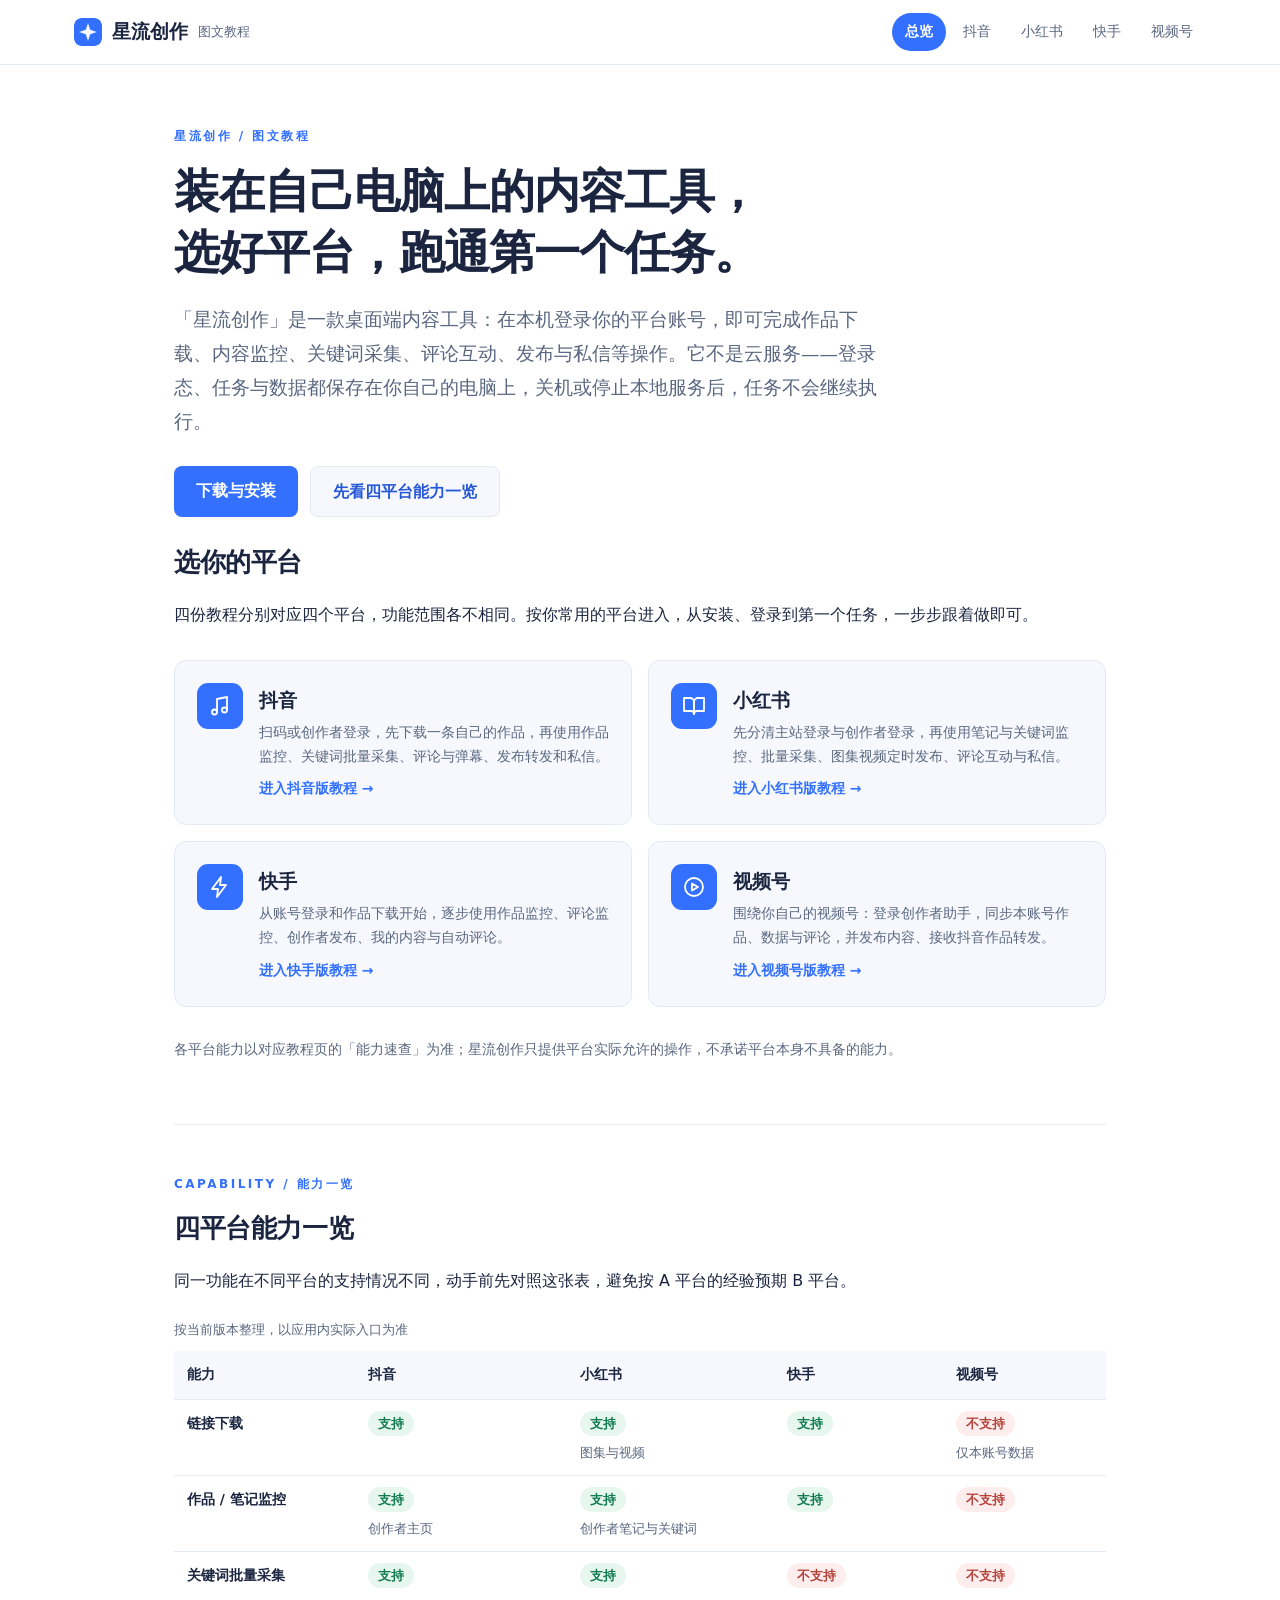
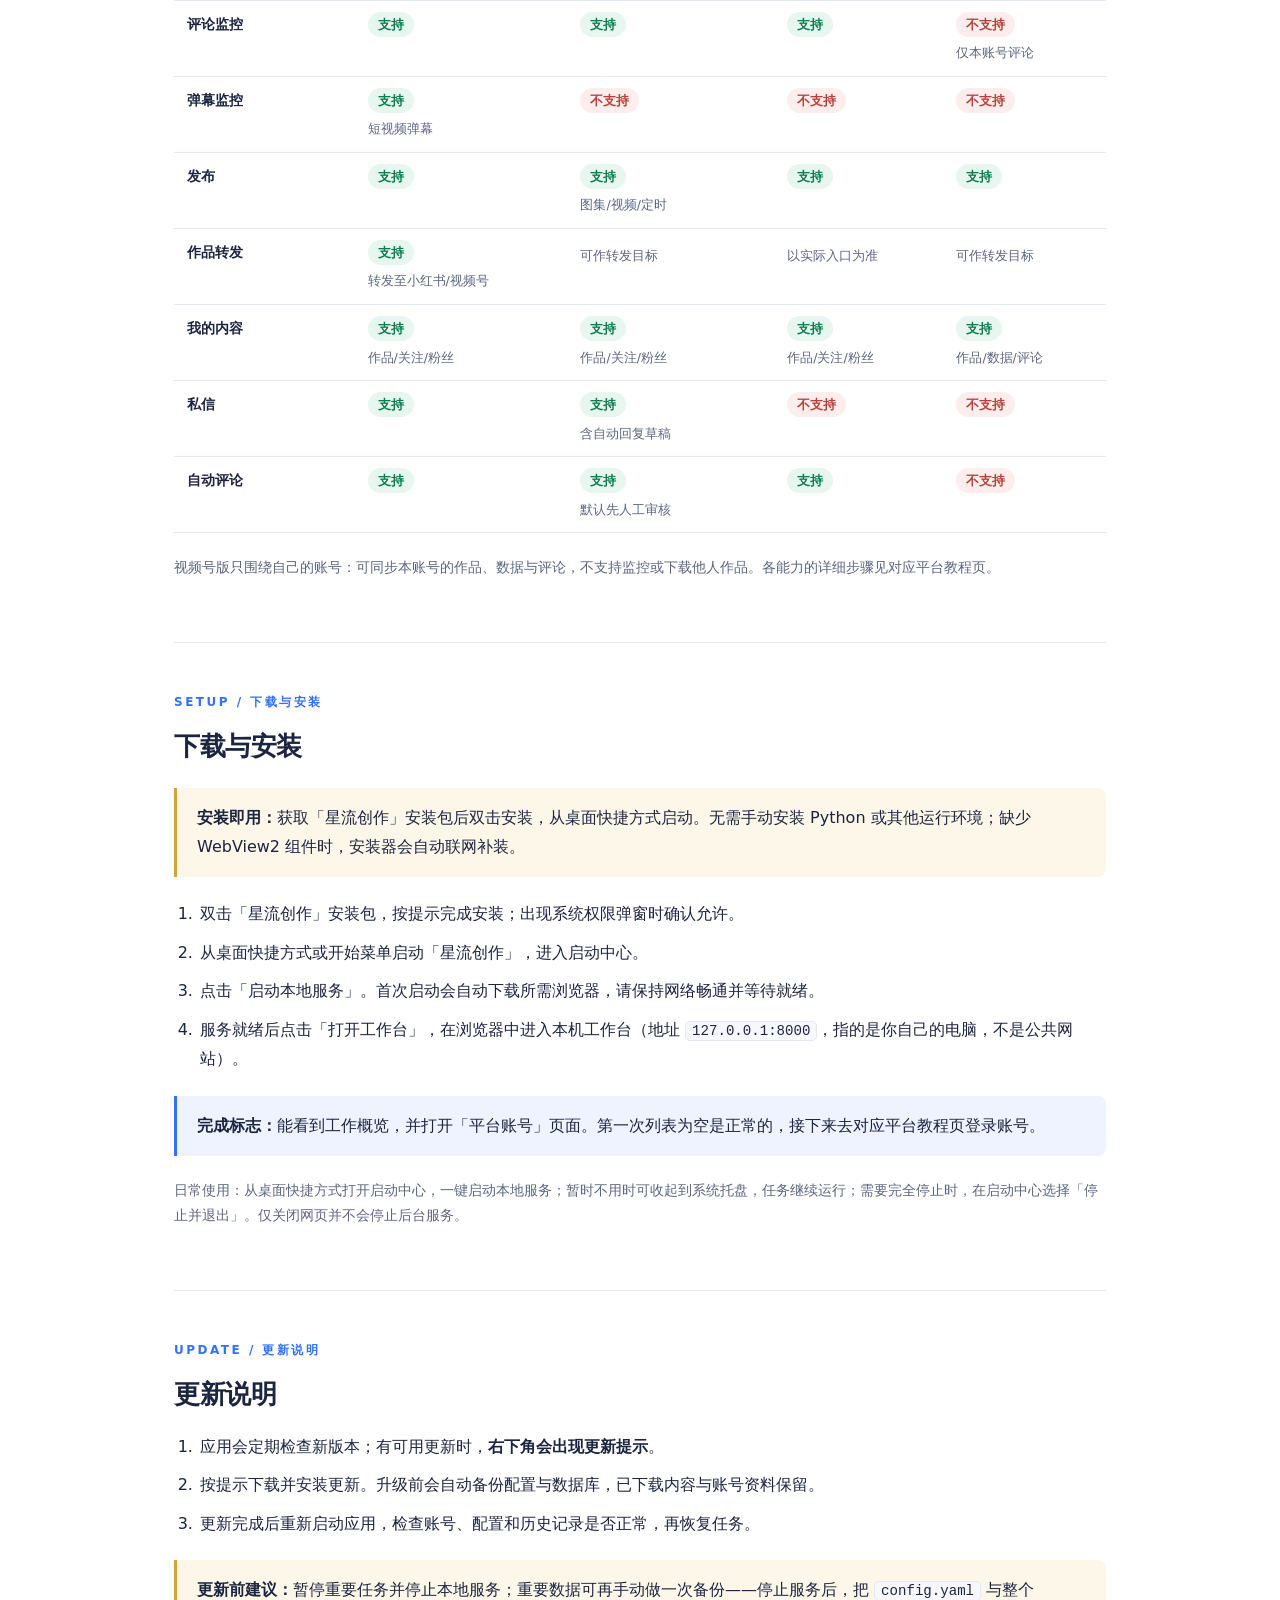
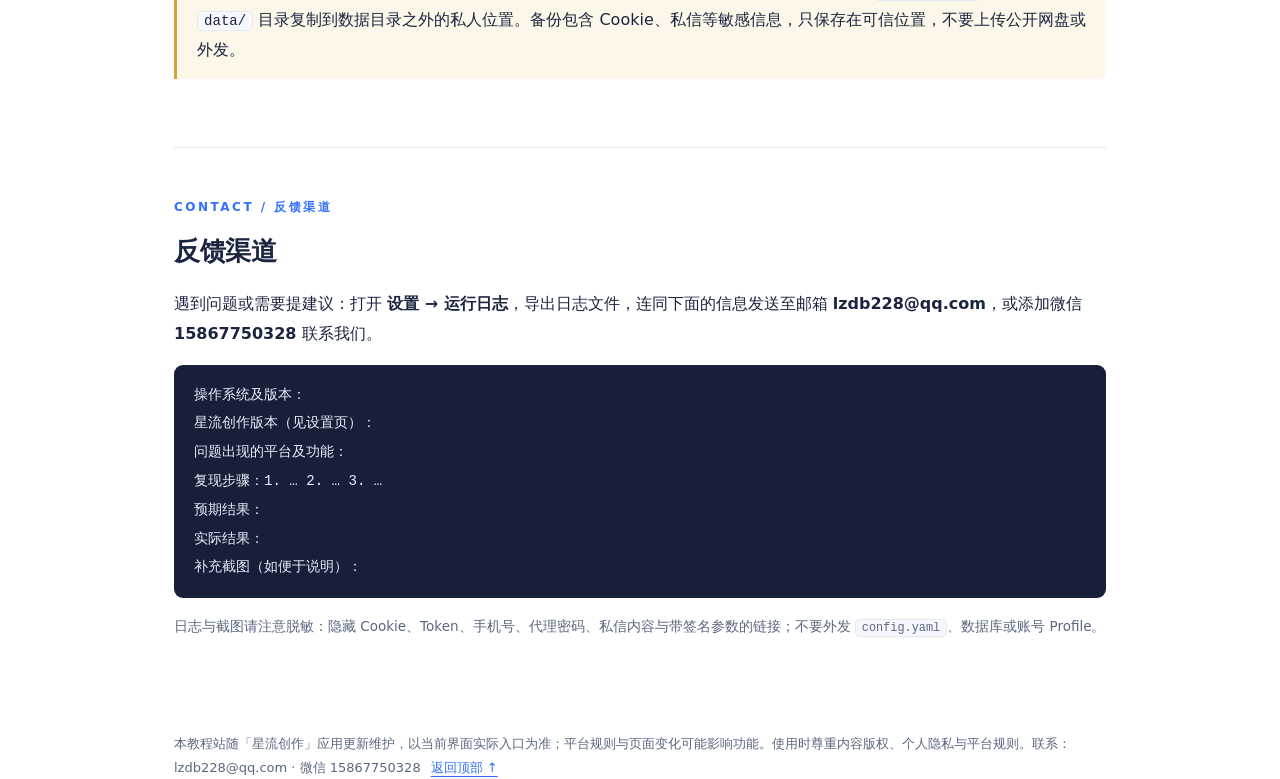
==== index.html @ d93a43da "星流创作分平台图文教程站(总览+小红书/抖音/快手/视频号)" ====
<!doctype html>
<html lang="zh-CN">
<head>
<meta charset="utf-8">
<meta name="viewport" content="width=device-width, initial-scale=1">
<meta name="description" content="星流创作图文教程总览:桌面内容工具介绍、抖音/小红书/快手/视频号四平台教程入口、下载安装、自动更新说明与反馈渠道。">
<title>星流创作·图文教程总览</title>
<link rel="stylesheet" href="assets/style.css">
</head>
<body>
<a class="skip" href="#main">跳到正文</a>
<header class="topbar">
  <div class="topbar-inner">
    <a class="brand" href="#welcome"><svg class="logo" viewBox="0 0 24 24" aria-hidden="true"><rect width="24" height="24" rx="6.5" fill="#3370ff"/><path d="M12 4.6l1.9 5.5 5.5 1.9-5.5 1.9L12 19.4l-1.9-5.5-5.5-1.9 5.5-1.9z" fill="#fff"/></svg>星流创作<em>图文教程</em></a>
    <nav class="site-nav" aria-label="站点导航">
      <a href="./" aria-current="page">总览</a>
      <a href="douyin/">抖音</a>
      <a href="xhs/">小红书</a>
      <a href="kuaishou/">快手</a>
      <a href="channels/">视频号</a>
    </nav>
  </div>
</header>
<main id="main" class="wrap">

  <section id="welcome" class="hero">
    <div class="eyebrow">星流创作 / 图文教程</div>
    <h1>装在自己电脑上的内容工具，<br>选好平台，跑通第一个任务。</h1>
    <p class="lead">「星流创作」是一款桌面端内容工具：在本机登录你的平台账号，即可完成作品下载、内容监控、关键词采集、评论互动、发布与私信等操作。它不是云服务——登录态、任务与数据都保存在你自己的电脑上，关机或停止本地服务后，任务不会继续执行。</p>
    <div class="actions"><a href="#install">下载与安装</a><a class="ghost" href="#matrix">先看四平台能力一览</a></div>
    <h2>选你的平台</h2>
    <p>四份教程分别对应四个平台，功能范围各不相同。按你常用的平台进入，从安装、登录到第一个任务，一步步跟着做即可。</p>
    <div class="platform-grid">
      <a class="platform-card" href="douyin/">
        <span class="icon" aria-hidden="true"><svg viewBox="0 0 24 24" fill="none" stroke="currentColor" stroke-width="1.8" stroke-linecap="round" stroke-linejoin="round"><path d="M9 18V5l10-2v13"/><circle cx="6.5" cy="18" r="2.5"/><circle cx="16.5" cy="16" r="2.5"/></svg></span>
        <span class="card-body"><strong>抖音</strong>
          <span class="desc">扫码或创作者登录，先下载一条自己的作品，再使用作品监控、关键词批量采集、评论与弹幕、发布转发和私信。</span>
          <span class="go">进入抖音版教程 →</span></span>
      </a>
      <a class="platform-card" href="xhs/">
        <span class="icon" aria-hidden="true"><svg viewBox="0 0 24 24" fill="none" stroke="currentColor" stroke-width="1.8" stroke-linecap="round" stroke-linejoin="round"><path d="M2 4h6a4 4 0 0 1 4 4v12a3 3 0 0 0-3-3H2z"/><path d="M22 4h-6a4 4 0 0 0-4 4v12a3 3 0 0 1 3-3h7z"/></svg></span>
        <span class="card-body"><strong>小红书</strong>
          <span class="desc">先分清主站登录与创作者登录，再使用笔记与关键词监控、批量采集、图集视频定时发布、评论互动与私信。</span>
          <span class="go">进入小红书版教程 →</span></span>
      </a>
      <a class="platform-card" href="kuaishou/">
        <span class="icon" aria-hidden="true"><svg viewBox="0 0 24 24" fill="none" stroke="currentColor" stroke-width="1.8" stroke-linecap="round" stroke-linejoin="round"><path d="M13 2 4 14h6l-1 8 9-12h-6z"/></svg></span>
        <span class="card-body"><strong>快手</strong>
          <span class="desc">从账号登录和作品下载开始，逐步使用作品监控、评论监控、创作者发布、我的内容与自动评论。</span>
          <span class="go">进入快手版教程 →</span></span>
      </a>
      <a class="platform-card" href="channels/">
        <span class="icon" aria-hidden="true"><svg viewBox="0 0 24 24" fill="none" stroke="currentColor" stroke-width="1.8" stroke-linecap="round" stroke-linejoin="round"><circle cx="12" cy="12" r="9"/><path d="M10 8.5v7l6-3.5z"/></svg></span>
        <span class="card-body"><strong>视频号</strong>
          <span class="desc">围绕你自己的视频号：登录创作者助手，同步本账号作品、数据与评论，并发布内容、接收抖音作品转发。</span>
          <span class="go">进入视频号版教程 →</span></span>
      </a>
    </div>
    <p class="hint">各平台能力以对应教程页的「能力速查」为准；星流创作只提供平台实际允许的操作，不承诺平台本身不具备的能力。</p>
  </section>

  <section id="matrix">
    <div class="eyebrow">CAPABILITY / 能力一览</div>
    <h2>四平台能力一览</h2>
    <p>同一功能在不同平台的支持情况不同，动手前先对照这张表，避免按 A 平台的经验预期 B 平台。</p>
    <div class="table-scroll">
      <table>
        <caption>按当前版本整理，以应用内实际入口为准</caption>
        <thead><tr><th scope="col">能力</th><th scope="col">抖音</th><th scope="col">小红书</th><th scope="col">快手</th><th scope="col">视频号</th></tr></thead>
        <tbody>
          <tr><th scope="row">链接下载</th><td><span class="tag yes">支持</span></td><td><span class="tag yes">支持</span><span class="cell-note">图集与视频</span></td><td><span class="tag yes">支持</span></td><td><span class="tag no">不支持</span><span class="cell-note">仅本账号数据</span></td></tr>
          <tr><th scope="row">作品 / 笔记监控</th><td><span class="tag yes">支持</span><span class="cell-note">创作者主页</span></td><td><span class="tag yes">支持</span><span class="cell-note">创作者笔记与关键词</span></td><td><span class="tag yes">支持</span></td><td><span class="tag no">不支持</span></td></tr>
          <tr><th scope="row">关键词批量采集</th><td><span class="tag yes">支持</span></td><td><span class="tag yes">支持</span></td><td><span class="tag no">不支持</span></td><td><span class="tag no">不支持</span></td></tr>
          <tr><th scope="row">评论监控</th><td><span class="tag yes">支持</span></td><td><span class="tag yes">支持</span></td><td><span class="tag yes">支持</span></td><td><span class="tag no">不支持</span><span class="cell-note">仅本账号评论</span></td></tr>
          <tr><th scope="row">弹幕监控</th><td><span class="tag yes">支持</span><span class="cell-note">短视频弹幕</span></td><td><span class="tag no">不支持</span></td><td><span class="tag no">不支持</span></td><td><span class="tag no">不支持</span></td></tr>
          <tr><th scope="row">发布</th><td><span class="tag yes">支持</span></td><td><span class="tag yes">支持</span><span class="cell-note">图集/视频/定时</span></td><td><span class="tag yes">支持</span></td><td><span class="tag yes">支持</span></td></tr>
          <tr><th scope="row">作品转发</th><td><span class="tag yes">支持</span><span class="cell-note">转发至小红书/视频号</span></td><td><span class="cell-note">可作转发目标</span></td><td><span class="cell-note">以实际入口为准</span></td><td><span class="cell-note">可作转发目标</span></td></tr>
          <tr><th scope="row">我的内容</th><td><span class="tag yes">支持</span><span class="cell-note">作品/关注/粉丝</span></td><td><span class="tag yes">支持</span><span class="cell-note">作品/关注/粉丝</span></td><td><span class="tag yes">支持</span><span class="cell-note">作品/关注/粉丝</span></td><td><span class="tag yes">支持</span><span class="cell-note">作品/数据/评论</span></td></tr>
          <tr><th scope="row">私信</th><td><span class="tag yes">支持</span></td><td><span class="tag yes">支持</span><span class="cell-note">含自动回复草稿</span></td><td><span class="tag no">不支持</span></td><td><span class="tag no">不支持</span></td></tr>
          <tr><th scope="row">自动评论</th><td><span class="tag yes">支持</span></td><td><span class="tag yes">支持</span><span class="cell-note">默认先人工审核</span></td><td><span class="tag yes">支持</span></td><td><span class="tag no">不支持</span></td></tr>
        </tbody>
      </table>
    </div>
    <p class="hint">视频号版只围绕自己的账号：可同步本账号的作品、数据与评论，不支持监控或下载他人作品。各能力的详细步骤见对应平台教程页。</p>
  </section>

  <section id="install">
    <div class="eyebrow">SETUP / 下载与安装</div>
    <h2>下载与安装</h2>
    <div class="note"><p><strong>安装即用：</strong>获取「星流创作」安装包后双击安装，从桌面快捷方式启动。无需手动安装 Python 或其他运行环境；缺少 WebView2 组件时，安装器会自动联网补装。</p></div>
    <ol>
      <li>双击「星流创作」安装包，按提示完成安装；出现系统权限弹窗时确认允许。</li>
      <li>从桌面快捷方式或开始菜单启动「星流创作」，进入启动中心。</li>
      <li>点击「启动本地服务」。首次启动会自动下载所需浏览器，请保持网络畅通并等待就绪。</li>
      <li>服务就绪后点击「打开工作台」，在浏览器中进入本机工作台（地址 <code>127.0.0.1:8000</code>，指的是你自己的电脑，不是公共网站）。</li>
    </ol>
    <div class="success"><p><strong>完成标志：</strong>能看到工作概览，并打开「平台账号」页面。第一次列表为空是正常的，接下来去对应平台教程页登录账号。</p></div>
    <p class="hint">日常使用：从桌面快捷方式打开启动中心，一键启动本地服务；暂时不用时可收起到系统托盘，任务继续运行；需要完全停止时，在启动中心选择「停止并退出」。仅关闭网页并不会停止后台服务。</p>
  </section>

  <section id="update">
    <div class="eyebrow">UPDATE / 更新说明</div>
    <h2>更新说明</h2>
    <ol>
      <li>应用会定期检查新版本；有可用更新时，<strong>右下角会出现更新提示</strong>。</li>
      <li>按提示下载并安装更新。升级前会自动备份配置与数据库，已下载内容与账号资料保留。</li>
      <li>更新完成后重新启动应用，检查账号、配置和历史记录是否正常，再恢复任务。</li>
    </ol>
    <div class="note"><p><strong>更新前建议：</strong>暂停重要任务并停止本地服务；重要数据可再手动做一次备份——停止服务后，把 <code>config.yaml</code> 与整个 <code>data/</code> 目录复制到数据目录之外的私人位置。备份包含 Cookie、私信等敏感信息，只保存在可信位置，不要上传公开网盘或外发。</p></div>
  </section>

  <section id="feedback">
    <div class="eyebrow">CONTACT / 反馈渠道</div>
    <h2>反馈渠道</h2>
    <p>遇到问题或需要提建议：打开 <strong>设置 → 运行日志</strong>，导出日志文件，连同下面的信息发送至邮箱 <strong>lzdb228@qq.com</strong>，或添加微信 <strong>15867750328</strong> 联系我们。</p>
    <pre><code>操作系统及版本：
星流创作版本（见设置页）：
问题出现的平台及功能：
复现步骤：1. … 2. … 3. …
预期结果：
实际结果：
补充截图（如便于说明）：</code></pre>
    <p class="hint">日志与截图请注意脱敏：隐藏 Cookie、Token、手机号、代理密码、私信内容与带签名参数的链接；不要外发 <code>config.yaml</code>、数据库或账号 Profile。</p>
  </section>

  <footer>本教程站随「星流创作」应用更新维护，以当前界面实际入口为准；平台规则与页面变化可能影响功能。使用时尊重内容版权、个人隐私与平台规则。联系：lzdb228@qq.com · 微信 15867750328<a href="#welcome">返回顶部 ↑</a></footer>
</main>
</body>
</html>
---- assets/style.css ----
/* 星流创作 · 图文教程站 · 共享样式 */
:root{
  color-scheme:light;
  --brand:#3370ff;
  --brand-dark:#2557d6;
  --brand-soft:#eef3ff;
  --ink:#1b2540;
  --muted:#5a6780;
  --line:#e4e9f4;
  --paper:#fff;
  --soft:#f6f8fd;
  --warn-line:#d9a13c;
  --warn-bg:#fdf7e9;
}
*{box-sizing:border-box}
html{scroll-behavior:smooth;scroll-padding-top:88px}
body{margin:0;background:var(--paper);color:var(--ink);font-family:system-ui,-apple-system,"Segoe UI","Microsoft YaHei",sans-serif;font-size:16px;line-height:1.85}
a{color:var(--brand);text-underline-offset:4px}
a:hover{color:var(--brand-dark);text-decoration-thickness:2px}
a:focus-visible,summary:focus-visible{outline:3px solid var(--brand);outline-offset:3px;border-radius:4px}
code,kbd{font-family:Consolas,"SFMono-Regular",Menlo,monospace;font-size:.88em;background:var(--soft);border:1px solid var(--line);padding:1px 6px;border-radius:5px;overflow-wrap:anywhere}
kbd{border-bottom-width:2px}
pre{padding:16px 20px;background:#17203a;color:#e8edfb;border-radius:9px;overflow:auto;line-height:1.8}
pre code{background:transparent;border:0;color:inherit;padding:0;overflow-wrap:normal}
.skip{position:absolute;left:-999px;top:0;z-index:50;background:var(--paper);padding:10px 16px;border:2px solid var(--brand)}
.skip:focus{left:12px;top:12px}

/* 顶部固定导航 */
.topbar{position:sticky;top:0;z-index:20;background:rgba(255,255,255,.94);border-bottom:1px solid var(--line);backdrop-filter:blur(8px)}
.topbar-inner{max-width:1180px;margin:0 auto;display:flex;align-items:center;justify-content:space-between;gap:12px 20px;padding:10px 24px;min-height:64px}
.brand{display:flex;align-items:center;gap:10px;font-weight:800;font-size:19px;color:var(--ink);text-decoration:none;white-space:nowrap}
.brand:hover{color:var(--brand-dark)}
.brand .logo{width:28px;height:28px;flex:none;border-radius:7px}
.brand em{font-style:normal;font-weight:500;font-size:13px;color:var(--muted)}
.site-nav{display:flex;align-items:center;gap:4px;flex-wrap:wrap;font-size:14px}
.site-nav a{padding:6px 13px;border-radius:999px;text-decoration:none;color:var(--muted);font-weight:500;white-space:nowrap}
.site-nav a:hover{color:var(--brand);background:var(--brand-soft)}
.site-nav a[aria-current="page"]{color:#fff;background:var(--brand);font-weight:600}

/* 版心 */
.wrap{max-width:980px;margin:0 auto;padding:0 24px}
.layout{max-width:1180px;margin:0 auto;display:grid;grid-template-columns:225px minmax(0,1fr);gap:52px;padding:0 24px}
main{min-width:0;padding-bottom:44px}

/* 平台页目录 */
.toc{position:sticky;top:88px;align-self:start;max-height:calc(100vh - 110px);overflow-y:auto;padding:22px 12px 26px 0;font-size:14px}
.toc p{margin:20px 0 6px;font-size:12px;font-weight:700;letter-spacing:1.5px;color:var(--ink)}
.toc p:first-child{margin-top:0}
.toc a{display:block;padding:5px 10px;margin:1px 0;text-decoration:none;color:var(--muted);border-left:2px solid transparent;border-radius:0 6px 6px 0}
.toc a:hover{color:var(--brand);background:var(--soft);border-color:var(--brand)}

/* 版式 */
section{padding:46px 0;border-bottom:1px solid var(--line);scroll-margin-top:12px}
section:last-of-type{border-bottom:0}
.hero{padding-top:58px}
.eyebrow{margin:2px 0 14px;color:var(--brand);font-size:12px;font-weight:750;letter-spacing:2.5px}
h1{font-size:clamp(30px,4.4vw,46px);line-height:1.32;letter-spacing:-1px;margin:14px 0 20px}
h2{font-size:26px;line-height:1.5;letter-spacing:-.4px;margin:0 0 18px}
h3{font-size:18.5px;margin:28px 0 10px}
p{margin:12px 0 16px}
.lead{font-size:18.5px;color:var(--muted);max-width:720px}
.hint{font-size:13.5px;color:var(--muted)}
.path{display:inline-block;margin:2px 0 14px;font-size:13.5px;color:var(--brand-dark);background:var(--brand-soft);border-radius:6px;padding:6px 13px}
.actions{display:flex;flex-wrap:wrap;gap:12px;margin:26px 0}
.actions a{display:inline-block;padding:10px 22px;border-radius:8px;background:var(--brand);color:#fff;text-decoration:none;font-weight:650}
.actions a:hover{background:var(--brand-dark);color:#fff}
.actions a.ghost{background:var(--soft);color:var(--brand-dark);border:1px solid var(--line)}
.actions a.ghost:hover{border-color:var(--brand)}
.note,.success{margin:22px 0;padding:15px 20px;border-radius:0 8px 8px 0}
.note{border-left:3px solid var(--warn-line);background:var(--warn-bg)}
.success{border-left:3px solid var(--brand);background:var(--brand-soft)}
.note>p:first-child,.success>p:first-child{margin-top:0}
.note>p:last-child,.success>p:last-child{margin-bottom:0}
ol,ul{padding-left:24px}
li{margin:9px 0;padding-left:2px}
dl.terms{display:grid;grid-template-columns:120px 1fr;gap:12px 18px;margin:22px 0}
dl.terms dt{font-weight:700}
dl.terms dd{margin:0;color:var(--muted)}

/* 表格与标记 */
.table-scroll{overflow-x:auto;margin:22px 0}
table{border-collapse:collapse;width:100%;font-size:14px;min-width:520px}
caption{text-align:left;color:var(--muted);font-size:13px;padding-bottom:9px}
th,td{padding:11px 13px;text-align:left;border-bottom:1px solid var(--line);vertical-align:top}
thead th{background:var(--soft);font-weight:650}
tbody th{font-weight:600;white-space:nowrap}
.tag{display:inline-block;font-size:12.5px;font-weight:650;border-radius:999px;padding:1px 10px;white-space:nowrap}
.tag.yes{color:#0f7b4f;background:#e7f6ee}
.tag.no{color:#b3423a;background:#fdeeed}
.cell-note{display:block;font-size:12.5px;color:var(--muted);margin-top:4px}

/* 折叠面板(常见问题) */
details{border:1px solid var(--line);border-radius:8px;margin:10px 0;padding:0 18px;background:#fff}
summary{padding:14px 0;cursor:pointer;font-weight:600}
details[open]{padding-bottom:10px}
details p{font-size:15px}

/* 总览页平台卡片 */
.platform-grid{display:grid;grid-template-columns:repeat(2,minmax(0,1fr));gap:16px;margin:30px 0}
.platform-card{display:flex;gap:16px;align-items:flex-start;padding:22px;border:1px solid var(--line);border-radius:12px;background:var(--soft);text-decoration:none;color:var(--ink)}
.platform-card:hover{border-color:var(--brand);box-shadow:0 6px 18px rgba(51,112,255,.12)}
.platform-card .icon{flex:none;width:46px;height:46px;border-radius:11px;background:var(--brand);color:#fff;display:flex;align-items:center;justify-content:center}
.platform-card .icon svg{width:24px;height:24px}
.platform-card .card-body{min-width:0}
.platform-card strong{display:block;font-size:19px;margin-bottom:3px}
.platform-card .desc{display:block;font-size:14px;color:var(--muted);line-height:1.7}
.platform-card .go{display:block;margin-top:8px;font-size:14px;font-weight:650;color:var(--brand)}

footer{padding-top:30px;font-size:13px;color:var(--muted)}
footer a{margin-left:10px}

/* 响应式 */
@media(max-width:920px){
  .layout{display:block}
  .toc{position:static;max-height:none;display:flex;flex-wrap:wrap;gap:4px 6px;padding:16px 0 20px;border-bottom:1px solid var(--line)}
  .toc p{flex-basis:100%;margin:12px 0 2px}
  .toc a{background:var(--soft);border:0;border-radius:6px;padding:5px 9px;font-size:13px}
}
@media(max-width:680px){
  html{scroll-padding-top:150px}
  .topbar-inner{flex-direction:column;align-items:flex-start;gap:8px;padding:12px 20px}
  .platform-grid{grid-template-columns:1fr}
  section{padding:34px 0}
  h2{font-size:22px}
  .lead{font-size:17px}
  dl.terms{grid-template-columns:1fr;gap:2px 0}
  dl.terms dd{margin-bottom:12px}
  .actions{flex-direction:column;align-items:stretch}
  table{min-width:460px}
}
@media print{
  .topbar,.toc,.actions,.skip{display:none}
  .layout,.wrap{display:block;max-width:none;padding:0}
  section{padding:18px 0}
  details{break-inside:avoid}
  pre{white-space:pre-wrap}
  a{color:inherit}
}
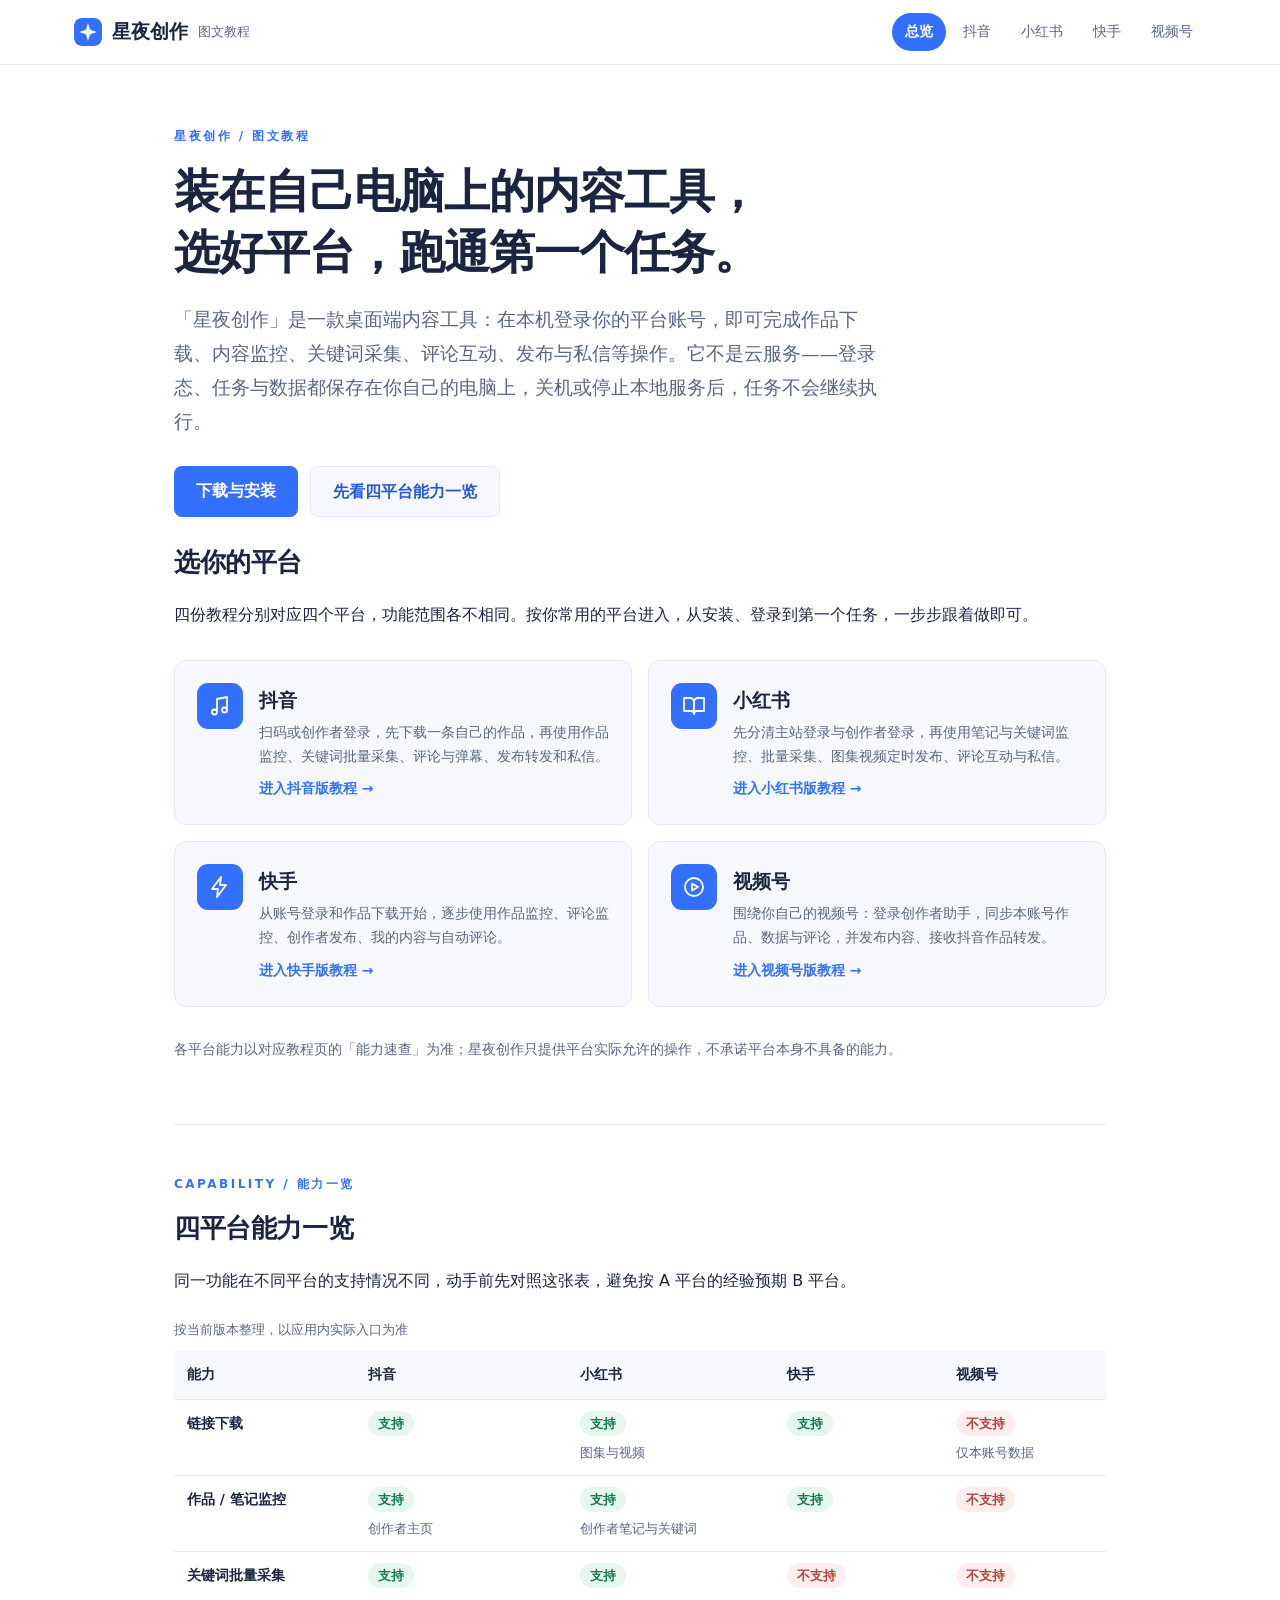
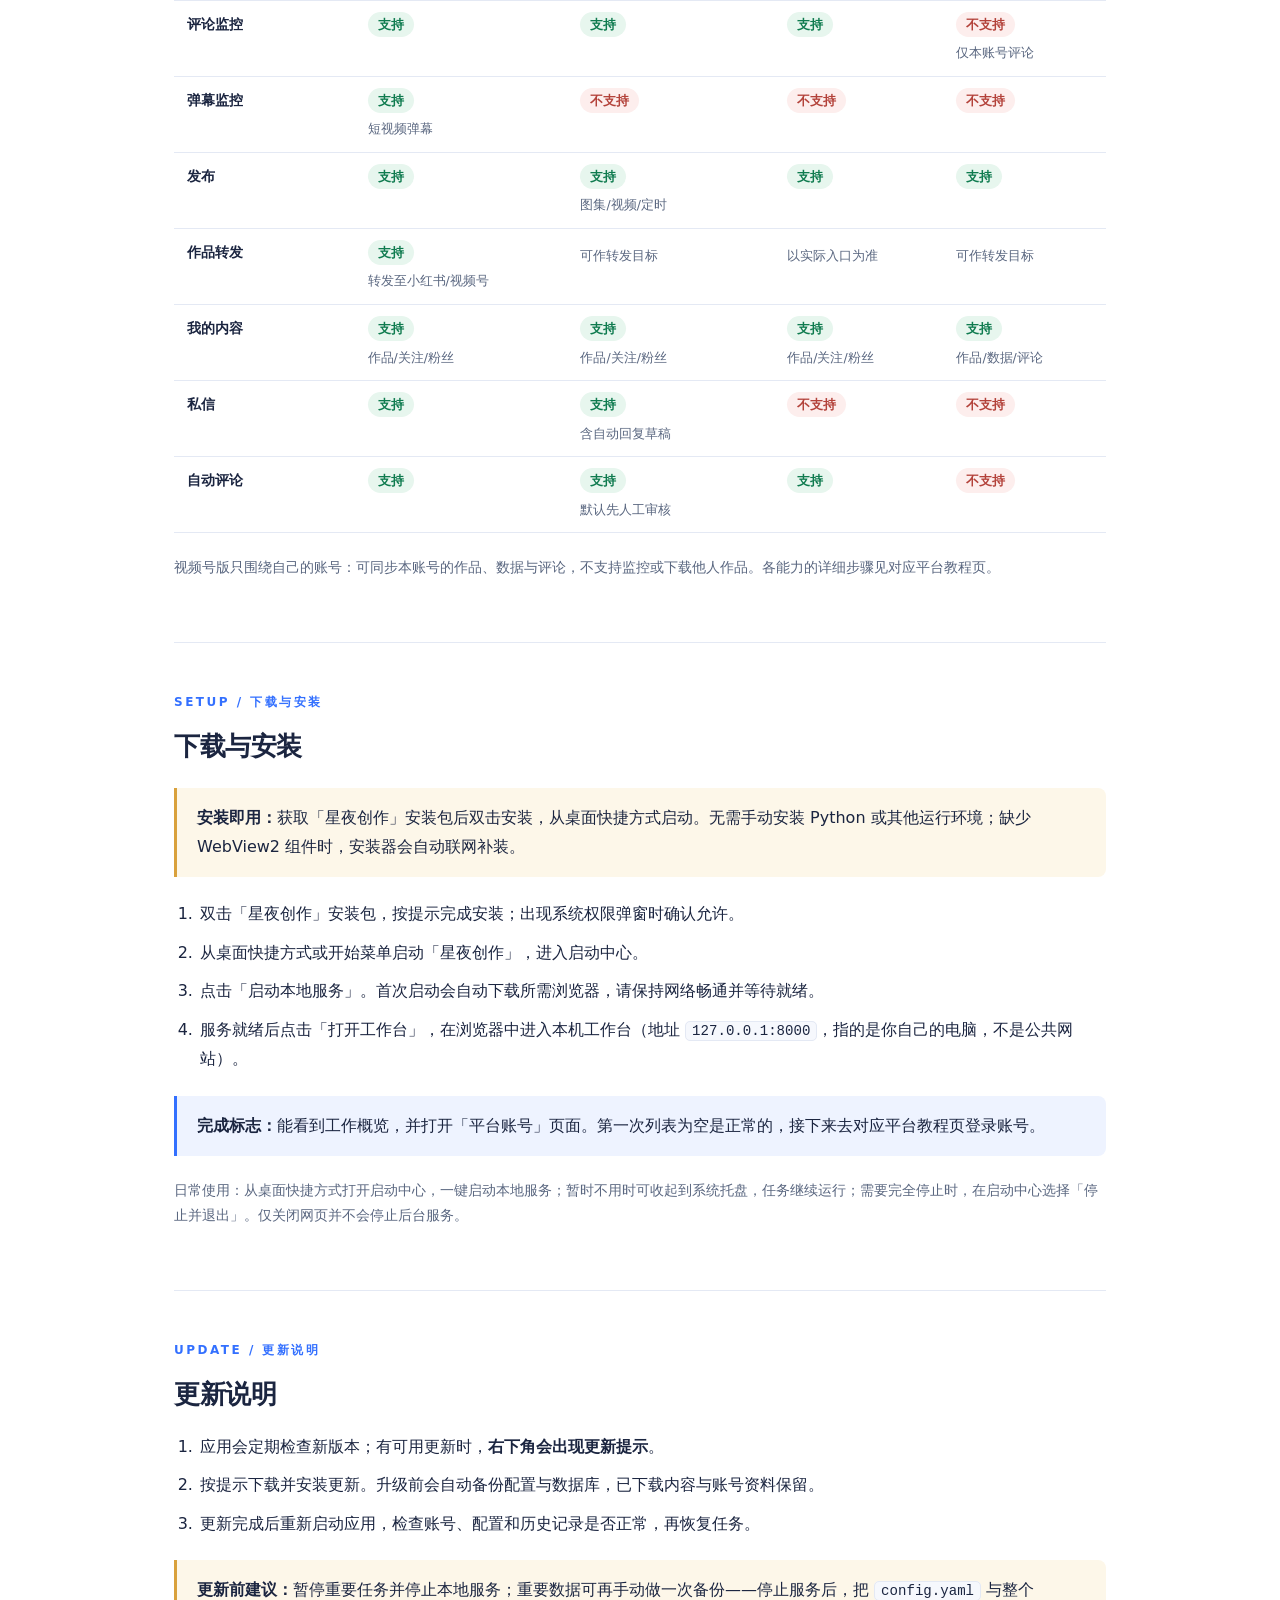
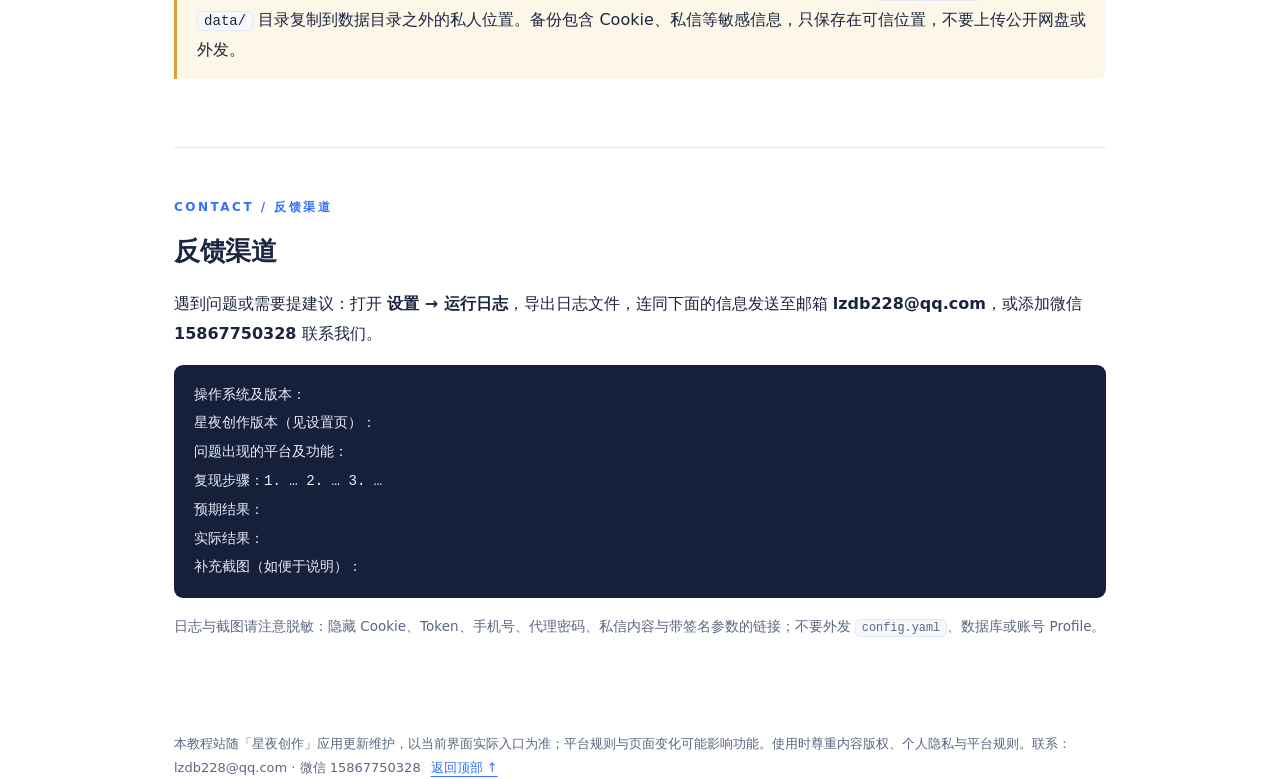
==== commit df31e5f4: "品牌切换:星流创作→星夜创作(同步 brain 正本 64ee8155f)" ====
--- a/index.html
+++ b/index.html
@@ -3,15 +3,15 @@
 <head>
 <meta charset="utf-8">
 <meta name="viewport" content="width=device-width, initial-scale=1">
-<meta name="description" content="星流创作图文教程总览:桌面内容工具介绍、抖音/小红书/快手/视频号四平台教程入口、下载安装、自动更新说明与反馈渠道。">
-<title>星流创作·图文教程总览</title>
+<meta name="description" content="星夜创作图文教程总览:桌面内容工具介绍、抖音/小红书/快手/视频号四平台教程入口、下载安装、自动更新说明与反馈渠道。">
+<title>星夜创作·图文教程总览</title>
 <link rel="stylesheet" href="assets/style.css">
 </head>
 <body>
 <a class="skip" href="#main">跳到正文</a>
 <header class="topbar">
   <div class="topbar-inner">
-    <a class="brand" href="#welcome"><svg class="logo" viewBox="0 0 24 24" aria-hidden="true"><rect width="24" height="24" rx="6.5" fill="#3370ff"/><path d="M12 4.6l1.9 5.5 5.5 1.9-5.5 1.9L12 19.4l-1.9-5.5-5.5-1.9 5.5-1.9z" fill="#fff"/></svg>星流创作<em>图文教程</em></a>
+    <a class="brand" href="#welcome"><svg class="logo" viewBox="0 0 24 24" aria-hidden="true"><rect width="24" height="24" rx="6.5" fill="#3370ff"/><path d="M12 4.6l1.9 5.5 5.5 1.9-5.5 1.9L12 19.4l-1.9-5.5-5.5-1.9 5.5-1.9z" fill="#fff"/></svg>星夜创作<em>图文教程</em></a>
     <nav class="site-nav" aria-label="站点导航">
       <a href="./" aria-current="page">总览</a>
       <a href="douyin/">抖音</a>
@@ -24,9 +24,9 @@
 <main id="main" class="wrap">
 
   <section id="welcome" class="hero">
-    <div class="eyebrow">星流创作 / 图文教程</div>
+    <div class="eyebrow">星夜创作 / 图文教程</div>
     <h1>装在自己电脑上的内容工具，<br>选好平台，跑通第一个任务。</h1>
-    <p class="lead">「星流创作」是一款桌面端内容工具：在本机登录你的平台账号，即可完成作品下载、内容监控、关键词采集、评论互动、发布与私信等操作。它不是云服务——登录态、任务与数据都保存在你自己的电脑上，关机或停止本地服务后，任务不会继续执行。</p>
+    <p class="lead">「星夜创作」是一款桌面端内容工具：在本机登录你的平台账号，即可完成作品下载、内容监控、关键词采集、评论互动、发布与私信等操作。它不是云服务——登录态、任务与数据都保存在你自己的电脑上，关机或停止本地服务后，任务不会继续执行。</p>
     <div class="actions"><a href="#install">下载与安装</a><a class="ghost" href="#matrix">先看四平台能力一览</a></div>
     <h2>选你的平台</h2>
     <p>四份教程分别对应四个平台，功能范围各不相同。按你常用的平台进入，从安装、登录到第一个任务，一步步跟着做即可。</p>
@@ -56,7 +56,7 @@
           <span class="go">进入视频号版教程 →</span></span>
       </a>
     </div>
-    <p class="hint">各平台能力以对应教程页的「能力速查」为准；星流创作只提供平台实际允许的操作，不承诺平台本身不具备的能力。</p>
+    <p class="hint">各平台能力以对应教程页的「能力速查」为准；星夜创作只提供平台实际允许的操作，不承诺平台本身不具备的能力。</p>
   </section>
 
   <section id="matrix">
@@ -87,10 +87,10 @@
   <section id="install">
     <div class="eyebrow">SETUP / 下载与安装</div>
     <h2>下载与安装</h2>
-    <div class="note"><p><strong>安装即用：</strong>获取「星流创作」安装包后双击安装，从桌面快捷方式启动。无需手动安装 Python 或其他运行环境；缺少 WebView2 组件时，安装器会自动联网补装。</p></div>
+    <div class="note"><p><strong>安装即用：</strong>获取「星夜创作」安装包后双击安装，从桌面快捷方式启动。无需手动安装 Python 或其他运行环境；缺少 WebView2 组件时，安装器会自动联网补装。</p></div>
     <ol>
-      <li>双击「星流创作」安装包，按提示完成安装；出现系统权限弹窗时确认允许。</li>
-      <li>从桌面快捷方式或开始菜单启动「星流创作」，进入启动中心。</li>
+      <li>双击「星夜创作」安装包，按提示完成安装；出现系统权限弹窗时确认允许。</li>
+      <li>从桌面快捷方式或开始菜单启动「星夜创作」，进入启动中心。</li>
       <li>点击「启动本地服务」。首次启动会自动下载所需浏览器，请保持网络畅通并等待就绪。</li>
       <li>服务就绪后点击「打开工作台」，在浏览器中进入本机工作台（地址 <code>127.0.0.1:8000</code>，指的是你自己的电脑，不是公共网站）。</li>
     </ol>
@@ -114,7 +114,7 @@
     <h2>反馈渠道</h2>
     <p>遇到问题或需要提建议：打开 <strong>设置 → 运行日志</strong>，导出日志文件，连同下面的信息发送至邮箱 <strong>lzdb228@qq.com</strong>，或添加微信 <strong>15867750328</strong> 联系我们。</p>
     <pre><code>操作系统及版本：
-星流创作版本（见设置页）：
+星夜创作版本（见设置页）：
 问题出现的平台及功能：
 复现步骤：1. … 2. … 3. …
 预期结果：
@@ -123,7 +123,7 @@
     <p class="hint">日志与截图请注意脱敏：隐藏 Cookie、Token、手机号、代理密码、私信内容与带签名参数的链接；不要外发 <code>config.yaml</code>、数据库或账号 Profile。</p>
   </section>
 
-  <footer>本教程站随「星流创作」应用更新维护，以当前界面实际入口为准；平台规则与页面变化可能影响功能。使用时尊重内容版权、个人隐私与平台规则。联系：lzdb228@qq.com · 微信 15867750328<a href="#welcome">返回顶部 ↑</a></footer>
+  <footer>本教程站随「星夜创作」应用更新维护，以当前界面实际入口为准；平台规则与页面变化可能影响功能。使用时尊重内容版权、个人隐私与平台规则。联系：lzdb228@qq.com · 微信 15867750328<a href="#welcome">返回顶部 ↑</a></footer>
 </main>
 </body>
 </html>
--- a/assets/style.css
+++ b/assets/style.css
@@ -1,4 +1,4 @@
-/* 星流创作 · 图文教程站 · 共享样式 */
+/* 星夜创作 · 图文教程站 · 共享样式 */
 :root{
   color-scheme:light;
   --brand:#3370ff;
